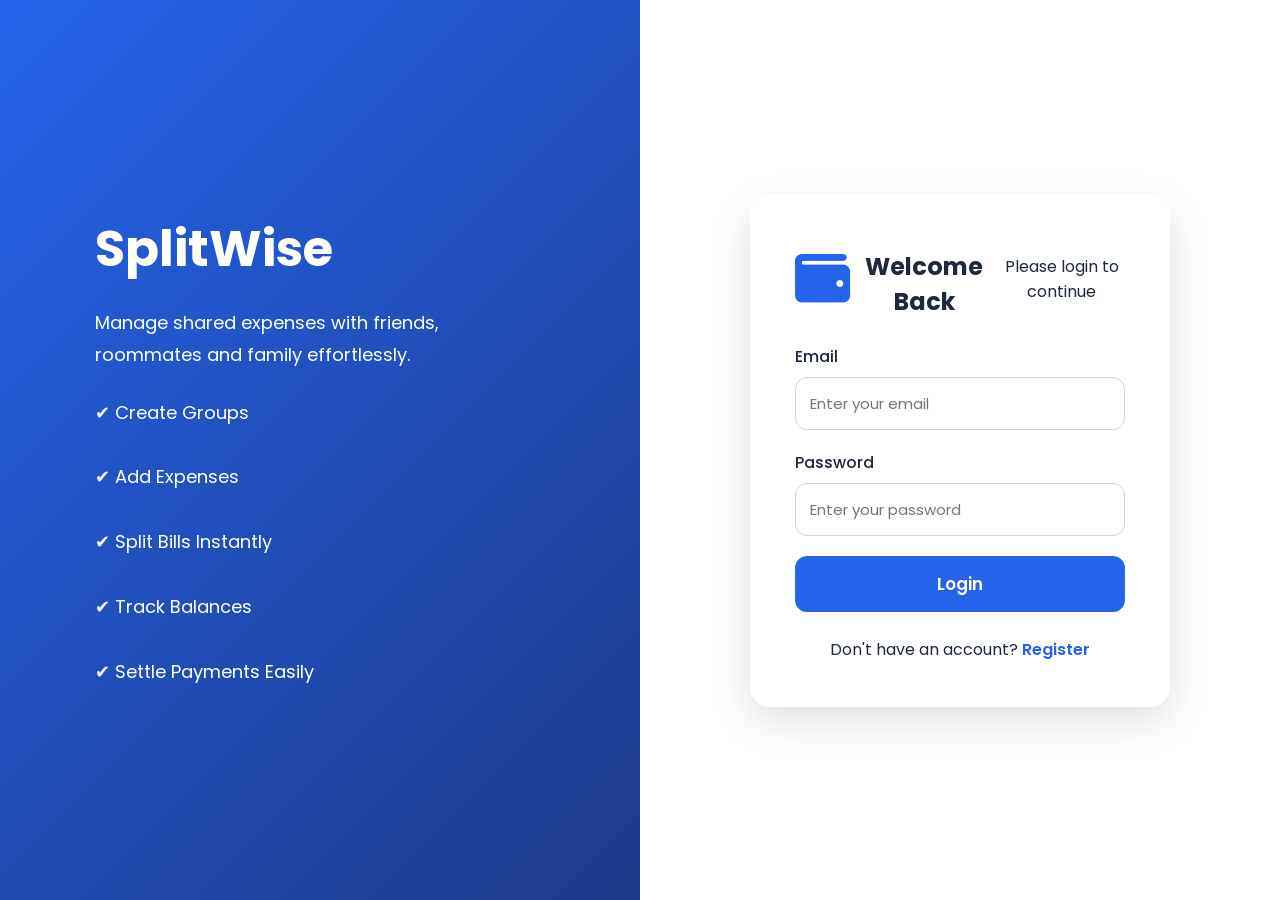
==== src/main/resources/static/add-expense.html @ a304da25 "Initial SplitShare deployment" ====
<!DOCTYPE html>
<html lang="en">

<head>

    <meta charset="UTF-8">
    <meta name="viewport" content="width=device-width, initial-scale=1">

    <title>Add Expense | SplitShare</title>

    <link href="https://cdn.jsdelivr.net/npm/bootstrap@5.3.7/dist/css/bootstrap.min.css" rel="stylesheet">

    <link rel="stylesheet"
          href="https://cdnjs.cloudflare.com/ajax/libs/font-awesome/6.7.2/css/all.min.css">

    <link rel="stylesheet" href="css/common.css">
    <link rel="stylesheet" href="css/dashboard.css">
    <link rel="stylesheet" href="css/add-expense.css">

</head>

<body>

<div class="wrapper">

    <!-- Sidebar -->

    <aside class="sidebar">

        <div>

            <div class="logo">

                <i class="fa-solid fa-wallet"></i>

                <h2>SplitShare</h2>

            </div>

            <ul>

                <li>
                    <a href="dashboard.html">
                        <i class="fa-solid fa-house"></i>
                        Dashboard
                    </a>
                </li>

                <li>
                    <a href="groups.html">
                        <i class="fa-solid fa-users"></i>
                        Groups
                    </a>
                </li>

                <li class="active">
                    <a href="add-expense.html">
                        <i class="fa-solid fa-money-bill-wave"></i>
                        Add Expense
                    </a>
                </li>

                <li>
                    <a href="balance.html">
                        <i class="fa-solid fa-scale-balanced"></i>
                        Balance
                    </a>
                </li>

                <li>
                    <a href="settlement.html">
                        <i class="fa-solid fa-handshake"></i>
                        Settlement
                    </a>
                </li>

                <li>
                    <a href="profile.html">
                        <i class="fa-solid fa-user"></i>
                        Profile
                    </a>
                </li>

            </ul>

        </div>

        <button class="logout-btn" onclick="logout()">
            Logout
        </button>

    </aside>

    <!-- Main Content -->

    <main class="main-content">

        <div class="page-header">

            <div>

                <h2>Add New Expense</h2>

                <p>Create a new expense for your group.</p>

            </div>

        </div>

        <div class="expense-card">

            <form id="expenseForm">

                <!-- Row 1 -->

                <div class="row">

                    <div class="col-md-6 mb-4">

                        <label class="form-label">
                            Expense Title
                        </label>

                        <input
                                type="text"
                                id="title"
                                class="form-control"
                                placeholder="Dinner, Fuel, Hotel..."
                                required>

                    </div>

                    <div class="col-md-6 mb-4">

                        <label class="form-label">
                            Amount
                        </label>

                        <input
                                type="number"
                                id="amount"
                                class="form-control"
                                placeholder="₹ 0.00"
                                required>

                    </div>

                </div>

                <!-- Row 2 -->

                <div class="row">

                    <div class="col-md-6 mb-4">

                        <label class="form-label">
                            Group
                        </label>

                        <select
                                id="groupSelect"
                                class="form-control"
                                required>

                            <option value="">
                                Select Group
                            </option>

                        </select>

                    </div>

                    <div class="col-md-6 mb-4">

                        <label class="form-label">
                            Split Type
                        </label>

                        <select
                                id="splitType"
                                class="form-control"
                                required>

                            <option value="">
                                Select Split Type
                            </option>

                            <option value="EQUAL">
                                Equal
                            </option>

                            <option value="EXACT">
                                Exact
                            </option>

                            <option value="PERCENTAGE">
                                Percentage
                            </option>

                        </select>

                    </div>

                </div>

                <!-- Description -->

                <div class="mb-4">

                    <label class="form-label">
                        Description
                    </label>

                    <textarea
                            id="description"
                            rows="5"
                            class="form-control"
                            placeholder="Write expense details..."></textarea>

                </div>

                <!-- Buttons -->

                <div class="button-group">

                    <button
                            type="submit"
                            class="btn btn-primary">

                        <i class="fa-solid fa-plus"></i>

                        Save Expense

                    </button>

                    <button
                            type="reset"
                            class="btn btn-secondary">

                        Clear

                    </button>

                </div>

            </form>

        </div>

    </main>

</div>

<script src="js/add-expense.js"></script>

</body>

</html>
---- src/main/resources/static/css/common.css ----
/* ==========================================
   SplitWise - Common Styles
   ========================================== */

@import url('https://fonts.googleapis.com/css2?family=Poppins:wght@300;400;500;600;700&display=swap');

:root{

    --primary:#2563EB;
    --primary-dark:#1D4ED8;

    --success:#10B981;
    --danger:#EF4444;
    --warning:#F59E0B;

    --sidebar:#0F172A;

    --background:#F8FAFC;

    --white:#FFFFFF;

    --text:#1E293B;

    --text-light:#64748B;

    --border:#E2E8F0;

    --shadow:0 8px 25px rgba(0,0,0,.08);

    --radius:16px;

}

*{

    margin:0;

    padding:0;

    box-sizing:border-box;

    font-family:'Poppins',sans-serif;

}

html{

    scroll-behavior:smooth;

}

body{

    background:var(--background);

    color:var(--text);

}

a{

    text-decoration:none;

}

ul{

    list-style:none;

}

img{

    max-width:100%;

}

button{

    cursor:pointer;

}

.container{

    width:90%;

    max-width:1300px;

    margin:auto;

}

/* Buttons */

.btn-primary{

    background:var(--primary);

    color:white;

    border:none;

    border-radius:10px;

    padding:12px 22px;

    transition:.3s;

}

.btn-primary:hover{

    background:var(--primary-dark);

}

.btn-danger{

    background:var(--danger);

    color:white;

    border:none;

    border-radius:10px;

    padding:12px 22px;

}

.btn-success{

    background:var(--success);

    color:white;

    border:none;

    border-radius:10px;

    padding:12px 22px;

}

/* Card */

.card{

    background:white;

    border-radius:var(--radius);

    box-shadow:var(--shadow);

    padding:25px;

}

/* Inputs */

.form-control{

    width:100%;

    padding:12px;

    border:1px solid var(--border);

    border-radius:10px;

    outline:none;

    transition:.3s;

}

.form-control:focus{

    border-color:var(--primary);

}

/* Table */

table{

    width:100%;

    border-collapse:collapse;

}

th{

    background:#F1F5F9;

    padding:14px;

}

td{

    padding:14px;

    border-bottom:1px solid #eee;

}
/* ==========================================
   Dashboard Layout
========================================== */

.wrapper{

    display:flex;

    min-height:100vh;

}

.sidebar{

    width:260px;

    background:var(--sidebar);

    color:white;

    display:flex;

    flex-direction:column;

    justify-content:space-between;

    position:fixed;

    left:0;

    top:0;

    height:100vh;

    padding:25px;

}

.logo{

    display:flex;

    align-items:center;

    gap:12px;

    margin-bottom:35px;

}

.logo i{

    font-size:28px;

    color:#3B82F6;

}

.logo h2{

    color:white;

    font-size:24px;

}

.sidebar ul{

    padding:0;

}

.sidebar ul li{

    margin:10px 0;

}

.sidebar ul li a{

    display:flex;

    align-items:center;

    gap:12px;

    color:#CBD5E1;

    padding:12px 15px;

    border-radius:10px;

    transition:.3s;

}

.sidebar ul li.active a,

.sidebar ul li a:hover{

    background:#1E293B;

    color:white;

}

.main-content{

    margin-left:260px;

    width:calc(100% - 260px);

    padding:35px;

}

.logout-btn{

    width:100%;

    padding:12px;

    background:#EF4444;

    color:white;

    border:none;

    border-radius:10px;

    font-size:16px;

}
---- src/main/resources/static/css/dashboard.css ----
/* ==========================================
   Dashboard Layout
========================================== */

body{
    margin:0;
    padding:0;
    background:#F5F7FB;
    overflow-x:hidden;
}

.wrapper{
    display:flex;
    min-height:100vh;
}

/* ================= Sidebar ================= */

.sidebar{

    width:260px;

    background:#0F172A;

    position:fixed;

    left:0;

    top:0;

    height:100vh;

    color:white;

    display:flex;

    flex-direction:column;

    justify-content:space-between;

    padding:30px 20px;

}

.logo{

    text-align:center;

    margin-bottom:40px;

}

.logo i{

    font-size:42px;

    color:#3B82F6;

}

.logo h2{

    margin-top:10px;

    font-size:28px;

    font-weight:700;

}

.sidebar ul{

    list-style:none;

    padding:0;

}

.sidebar ul li{

    margin:12px 0;

}

.sidebar ul li a{

    color:white;

    text-decoration:none;

    display:flex;

    align-items:center;

    gap:15px;

    padding:14px;

    border-radius:12px;

    transition:.3s;

}

.sidebar ul li a:hover{

    background:#2563EB;

}

.sidebar ul li.active a{

    background:#2563EB;

}

.logout-btn{

    width:100%;

    padding:14px;

    border:none;

    border-radius:12px;

    background:#EF4444;

    color:white;

    font-weight:600;

    cursor:pointer;

}

.logout-btn:hover{

    background:#DC2626;

}

/* ================= Main Content ================= */

.main-content{

    margin-left:260px;

    width:calc(100% - 260px);

    padding:35px;

} 	/* ================= TOP BAR ================= */

	.topbar{

	display:flex;

	justify-content:space-between;

	align-items:center;

	margin-bottom:40px;

	}

	.topbar h2{

	font-size:32px;

	font-weight:700;

	}

	.user-box{

	display:flex;

	align-items:center;

	gap:20px;

	font-size:22px;

	}

	/* ================= CARDS ================= */

	.cards{

	display:grid;

	grid-template-columns:repeat(3,1fr);

	gap:25px;

	margin-bottom:40px;

	}

	.cards .card{

	padding:30px;

	border:none;

	border-radius:18px;

	box-shadow:0 10px 30px rgba(0,0,0,.08);

	transition:.3s;

	}

	.cards .card:hover{

	transform:translateY(-8px);

	}

	.cards .card i{

	font-size:35px;

	color:#2563EB;

	margin-bottom:20px;

	}

	.cards .card h5{

	color:#666;

	margin-bottom:10px;

	}

	.cards .card h2{

	font-size:32px;

	font-weight:700;

	}

	/* ================= TABLE ================= */

	.table-section{

	background:white;

	padding:25px;

	border-radius:18px;

	box-shadow:0 10px 30px rgba(0,0,0,.08);

	}

	.table-header{

	display:flex;

	justify-content:space-between;

	align-items:center;

	margin-bottom:20px;

	}/* ================= TOP RIGHT ================= */

.top-right{

display:flex;

align-items:center;

gap:20px;

}

.notification-btn{

width:45px;

height:45px;

border:none;

border-radius:50%;

background:white;

box-shadow:0 8px 20px rgba(0,0,0,.08);

font-size:18px;

cursor:pointer;

transition:.3s;

}

.notification-btn:hover{

transform:scale(1.08);

}

.profile-box{

display:flex;

align-items:center;

gap:15px;

background:white;

padding:10px 18px;

border-radius:14px;

box-shadow:0 8px 20px rgba(0,0,0,.08);

}

.avatar{

width:50px;

height:50px;

border-radius:50%;

background:#2563EB;

color:white;

display:flex;

align-items:center;

justify-content:center;

font-size:22px;

font-weight:bold;

}

.welcome-text{

margin-top:5px;

color:#666;

font-size:16px;

}

/* ================= Groups ================= */

.groups-section{

margin-top:40px;

}

.section-header{

display:flex;

justify-content:space-between;

align-items:center;

margin-bottom:25px;

}

.group-grid{

display:grid;

grid-template-columns:repeat(auto-fill,minmax(320px,1fr));

gap:25px;

}

.group-card{

background:white;

padding:25px;

border-radius:16px;

box-shadow:0 10px 25px rgba(0,0,0,.08);

transition:.3s;

}

.group-card:hover{

transform:translateY(-6px);

}

.group-card h4{

margin-bottom:12px;

color:#2563EB;

}

.group-card p{

color:#666;

margin-bottom:20px;

}

.group-actions{

display:flex;

gap:10px;

}

.group-actions button{

flex:1;

padding:10px;

border:none;

border-radius:10px;

font-weight:600;

cursor:pointer;

}

.view-btn{

background:#2563EB;

color:white;

}

.delete-btn{

background:#EF4444;

color:white;

}
/* ==========================================
   My Groups Section
========================================== */

.groups-section{

    margin-top:40px;

}

.section-header{

    display:flex;

    justify-content:space-between;

    align-items:center;

    margin-bottom:25px;

}

.section-header h3{

    font-size:26px;

    font-weight:700;

    color:#1E293B;

}

.group-grid{

    display:grid;

    grid-template-columns:repeat(auto-fill,minmax(320px,1fr));

    gap:25px;

}

.group-card{

    background:#fff;

    border-radius:18px;

    padding:25px;

    box-shadow:0 10px 25px rgba(0,0,0,.08);

    transition:.3s;

    border:1px solid #E5E7EB;

}

.group-card:hover{

    transform:translateY(-8px);

    box-shadow:0 18px 35px rgba(37,99,235,.18);

}

.group-card h4{

    color:#2563EB;

    font-size:22px;

    margin-bottom:12px;

}

.group-card p{

    color:#64748B;

    margin-bottom:15px;

    line-height:1.6;

}

.group-card small{

    color:#94A3B8;

    font-size:14px;

}

.group-actions{

    margin-top:20px;

    display:flex;

    gap:12px;

}

.group-actions button{

    flex:1;

    padding:12px;

    border:none;

    border-radius:10px;

    font-weight:600;

    transition:.3s;

}

.view-btn{

    background:#2563EB;

    color:white;

}

.view-btn:hover{

    background:#1D4ED8;

}

.delete-btn{

    background:#EF4444;

    color:white;

}

.delete-btn:hover{

    background:#DC2626;

}
---- src/main/resources/static/css/add-expense.css ----
/* ==========================================
   Add Expense Page
========================================== */

.page-header{
    display:flex;
    justify-content:space-between;
    align-items:center;
    margin-bottom:30px;
}

.page-header h2{
    font-size:32px;
    font-weight:700;
    color:#0F172A;
    margin-bottom:5px;
}

.page-header p{
    color:#64748B;
    font-size:15px;
}

.expense-card{

    background:#fff;

    border-radius:20px;

    padding:35px;

    box-shadow:0 10px 30px rgba(0,0,0,.08);

    animation:fadeIn .5s ease;

}

.form-label{

    font-weight:600;

    margin-bottom:8px;

    color:#334155;

}

.form-control{

    height:52px;

    border-radius:12px;

    border:1px solid #CBD5E1;

    transition:.3s;

    font-size:15px;

}

.form-control:focus{

    border-color:#2563EB;

    box-shadow:0 0 0 .2rem rgba(37,99,235,.15);

}

textarea.form-control{

    height:140px;

    resize:none;

    padding-top:15px;

}

select.form-control{

    cursor:pointer;

}

.button-group{

    display:flex;

    gap:15px;

    margin-top:25px;

}

.button-group .btn{

    padding:12px 28px;

    border-radius:12px;

    font-weight:600;

    transition:.3s;

}

.button-group .btn-primary{

    background:#2563EB;

    border:none;

}

.button-group .btn-primary:hover{

    background:#1D4ED8;

    transform:translateY(-2px);

}

.button-group .btn-secondary{

    background:#E2E8F0;

    color:#1E293B;

    border:none;

}

.button-group .btn-secondary:hover{

    background:#CBD5E1;

    transform:translateY(-2px);

}

@keyframes fadeIn{

    from{

        opacity:0;

        transform:translateY(20px);

    }

    to{

        opacity:1;

        transform:translateY(0);

    }

}

/* Responsive */

@media(max-width:768px){

    .page-header{

        flex-direction:column;

        align-items:flex-start;

        gap:10px;

    }

    .expense-card{

        padding:20px;

    }

    .button-group{

        flex-direction:column;

    }

    .button-group .btn{

        width:100%;

    }

}
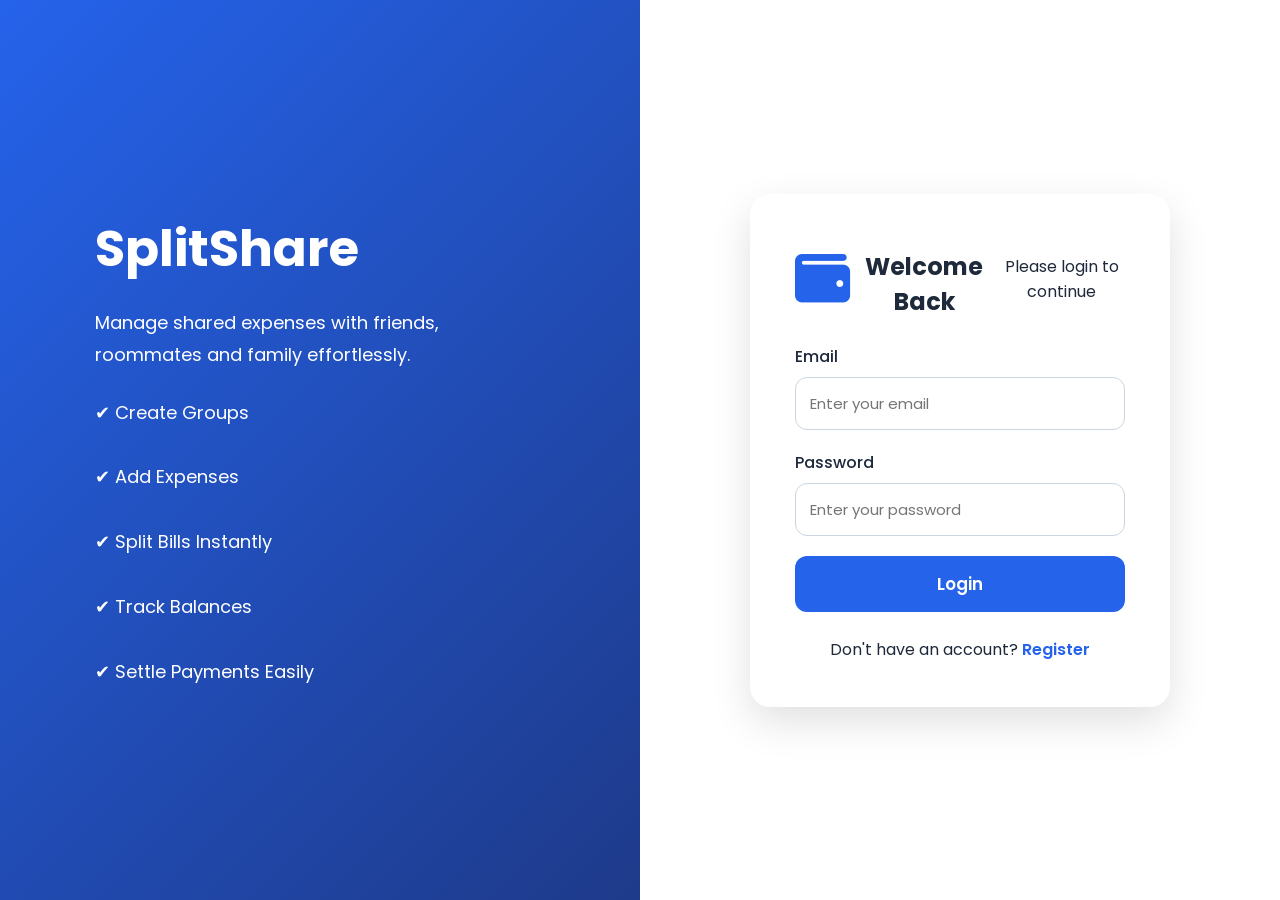
==== commit 23eb93bb: "Add common logout function" ====
--- a/src/main/resources/static/add-expense.html
+++ b/src/main/resources/static/add-expense.html
@@ -252,6 +252,7 @@
 </div>
 
 <script src="js/add-expense.js"></script>
+<script src="js/common.js"></script>
 
 </body>
 
--- a/src/main/resources/static/css/common.css
+++ b/src/main/resources/static/css/common.css
@@ -338,4 +338,77 @@
 
     font-size:16px;
 
+}
+
+/* ==========================================
+   Mobile Responsive
+========================================== */
+
+@media (max-width: 768px) {
+
+    .wrapper{
+        flex-direction: column;
+    }
+
+    .sidebar{
+        position: relative;
+        width: 100%;
+        height: auto;
+        padding: 20px;
+    }
+
+    .main-content{
+        margin-left: 0;
+        width: 100%;
+        padding: 20px;
+    }
+
+    .logo{
+        justify-content: center;
+    }
+
+    .sidebar ul li a{
+        justify-content: center;
+    }
+
+    .container{
+        width:95%;
+    }
+
+    .card{
+        padding:18px;
+    }
+
+    table{
+        display:block;
+        overflow-x:auto;
+        white-space:nowrap;
+    }
+
+    input,
+    select,
+    textarea,
+    button{
+        width:100%;
+        font-size:16px;
+    }
+
+    .btn-primary,
+    .btn-success,
+    .btn-danger{
+        width:100%;
+    }
+
+    h1{
+        font-size:28px;
+    }
+
+    h2{
+        font-size:22px;
+    }
+
+    h3{
+        font-size:18px;
+    }
+
 }
--- a/src/main/resources/static/css/dashboard.css
+++ b/src/main/resources/static/css/dashboard.css
@@ -611,4 +611,129 @@
 
     background:#DC2626;
 
+}
+/* ==========================================
+   Responsive Dashboard
+========================================== */
+
+@media screen and (max-width: 768px){
+
+    body{
+        overflow-x:hidden;
+    }
+
+    .wrapper{
+        flex-direction:column;
+    }
+
+    /* Sidebar */
+
+    .sidebar{
+        position:relative;
+        width:100%;
+        height:auto;
+        padding:20px;
+    }
+
+    .logo{
+        margin-bottom:20px;
+    }
+
+    .sidebar ul{
+        display:flex;
+        flex-wrap:wrap;
+        justify-content:center;
+        gap:10px;
+    }
+
+    .sidebar ul li{
+        margin:0;
+    }
+
+    .sidebar ul li a{
+        padding:10px 14px;
+        font-size:14px;
+    }
+
+    .logout-btn{
+        margin-top:20px;
+    }
+
+    /* Main */
+
+    .main-content{
+        margin-left:0;
+        width:100%;
+        padding:20px;
+    }
+
+    /* Topbar */
+
+    .topbar{
+        flex-direction:column;
+        align-items:flex-start;
+        gap:20px;
+    }
+
+    .topbar h2{
+        font-size:24px;
+    }
+
+    .top-right{
+        width:100%;
+        justify-content:space-between;
+    }
+
+    .profile-box{
+        padding:8px 12px;
+    }
+
+    .avatar{
+        width:40px;
+        height:40px;
+        font-size:18px;
+    }
+
+    /* Cards */
+
+    .cards{
+        grid-template-columns:1fr;
+    }
+
+    .cards .card{
+        padding:20px;
+    }
+
+    .cards .card h2{
+        font-size:26px;
+    }
+
+    /* Groups */
+
+    .group-grid{
+        grid-template-columns:1fr;
+    }
+
+    .group-actions{
+        flex-direction:column;
+    }
+
+    /* Tables */
+
+    .table-section{
+        overflow-x:auto;
+    }
+
+    table{
+        min-width:650px;
+    }
+
+    /* Section Header */
+
+    .section-header{
+        flex-direction:column;
+        align-items:flex-start;
+        gap:15px;
+    }
+
 }
